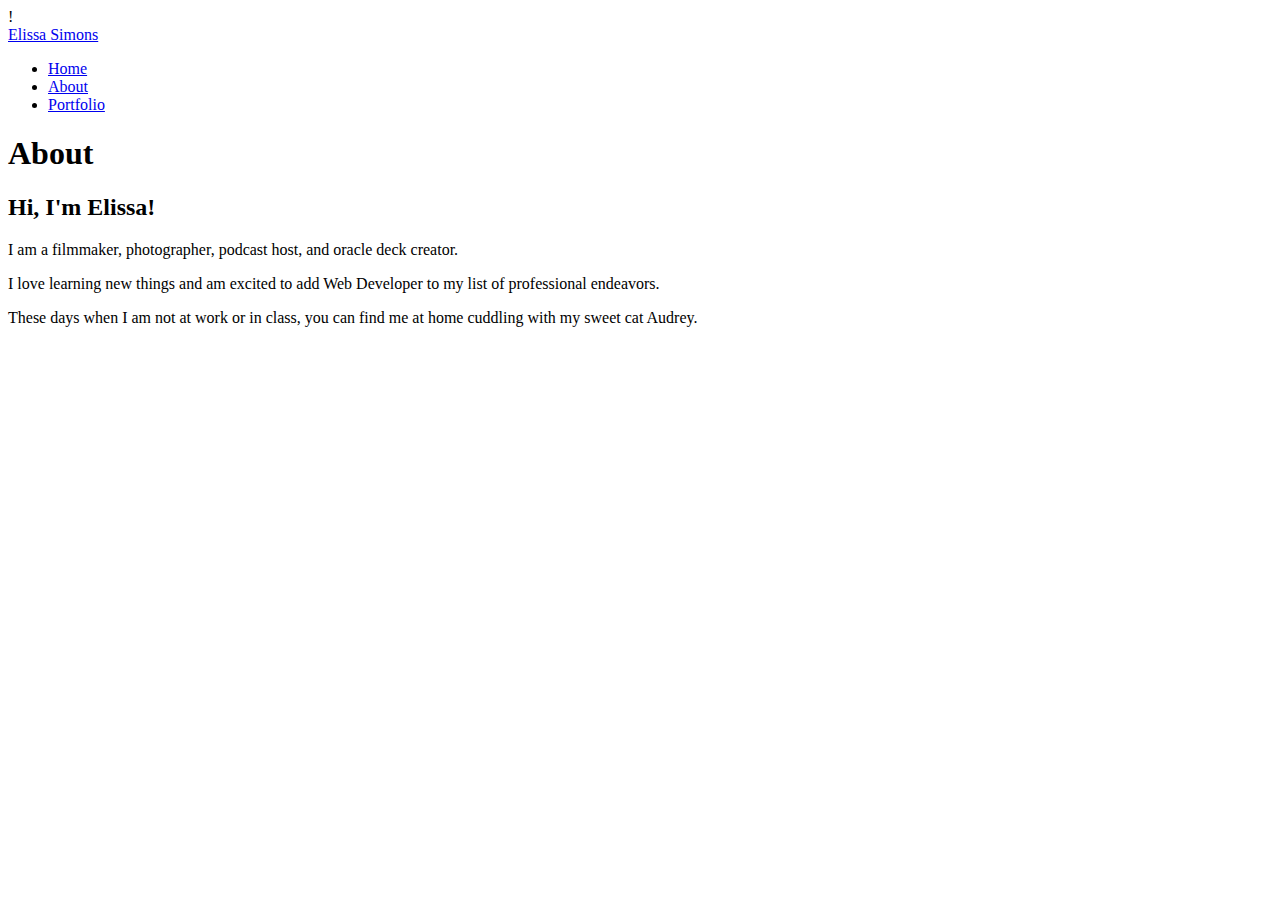
==== about.html @ c554f80e "Fix linking issue" ====
!<!doctype html>
<html lang="en">

<head>
    <meta charset="utf-8">
    <meta name="viewport" content="width=device-width, initial-scale=1.0">
    <meta name="description"
        content="A layout example with a side menu that hides on mobile, just like the Pure website.">
    <title>Portfolio</title>
    <link rel="stylesheet" href="/css/pure/pure-min.css">
    <link rel="stylesheet" href="/layouts/side-menu/styles.css">
    <link rel="stylesheet" href="./Assets/style.css">
</head>

<body>

    <div id="layout">
        <!-- Menu toggle -->
        <a href="#menu" id="menuLink" class="menu-link">
            <!-- Hamburger icon -->
            <span></span>
        </a>

        <div id="menu">
            <div class="pure-menu">
                <a class="pure-menu-heading" href="./index.html">Elissa Simons</a>

                <ul class="pure-menu-list">
                    <li class="pure-menu-item"><a href="./index.html" class="pure-menu-link">Home</a></li>
                    <li class="pure-menu-item"><a href="./about.html" class="pure-menu-link">About</a></li>

                    <li class="pure-menu-item menu-item-divided pure-menu-selected">
                        <a href="./portfolio.html" class="pure-menu-link">Portfolio</a>
                    </li>
                </ul>
            </div>
        </div>

        <div id="main">
            <div class="header">
                <h1>About</h1>
            </div>

            <div class="content">
                <h2 class="content-subhead">Hi, I'm Elissa!</h2>
                <p>
                    I am a filmmaker, photographer, podcast host, and oracle deck creator.
                </p>
                <p>
                    I love learning new things and am excited to add Web Developer to my list of professional endeavors.
                </p>
                <p>
                    These days when I am not at work or in class, you can find me at home cuddling with my sweet cat Audrey.
                </p>
            </div>
        </div>
    </div>

    <script src="Assets/script.js"></script>

</body>

</html>
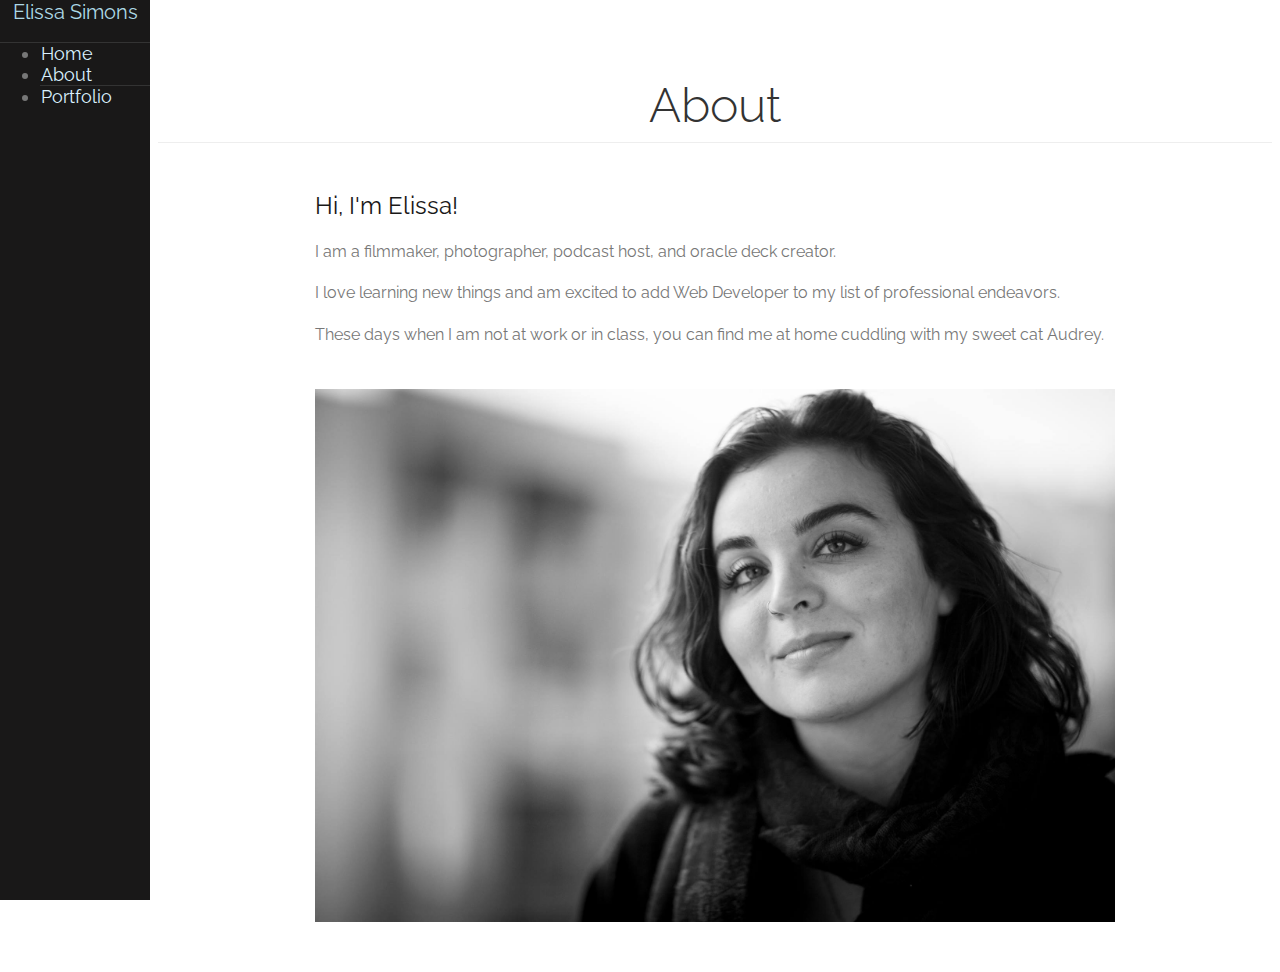
==== commit c427e5d2: "Make images responsive" ====
--- a/about.html
+++ b/about.html
@@ -6,10 +6,11 @@
     <meta name="viewport" content="width=device-width, initial-scale=1.0">
     <meta name="description"
         content="A layout example with a side menu that hides on mobile, just like the Pure website.">
-    <title>Portfolio</title>
+    <title>About</title>
     <link rel="stylesheet" href="/css/pure/pure-min.css">
     <link rel="stylesheet" href="/layouts/side-menu/styles.css">
     <link rel="stylesheet" href="./Assets/style.css">
+    <link href="https://fonts.googleapis.com/css2?family=Raleway:ital,wght@0,300;0,500;1,300&display=swap" rel="stylesheet">
 </head>
 
 <body>
@@ -42,7 +43,7 @@
             </div>
 
             <div class="content">
-                <h2 class="content-subhead">Hi, I'm Elissa!</h2>
+                <h2 class="content-subhead"><b>Hi, I'm Elissa!</b></h2>
                 <p>
                     I am a filmmaker, photographer, podcast host, and oracle deck creator.
                 </p>
@@ -52,6 +53,8 @@
                 <p>
                     These days when I am not at work or in class, you can find me at home cuddling with my sweet cat Audrey.
                 </p>
+                <br>
+                <img src="./Assets/elle.jpg" alt="workday planner webpage" class="about-img">
             </div>
         </div>
     </div>
--- a/Assets/style.css
+++ b/Assets/style.css
@@ -0,0 +1,266 @@
+body {
+    color: #777;
+    font-family: 'Raleway', sans-serif;
+}
+
+.pure-img-responsive {
+    max-width: 100%;
+    height: auto;
+}
+
+/*
+Add transition to containers so they can push in and out.
+*/
+#layout,
+#menu,
+.menu-link {
+    -webkit-transition: all 0.2s ease-out;
+    -moz-transition: all 0.2s ease-out;
+    -ms-transition: all 0.2s ease-out;
+    -o-transition: all 0.2s ease-out;
+    transition: all 0.2s ease-out;
+}
+
+/*
+This is the parent `<div>` that contains the menu and the content area.
+*/
+#layout {
+    position: relative;
+    left: 0;
+    padding-left: 0;
+}
+
+#layout.active #menu {
+    left: 150px;
+    width: 150px;
+}
+
+#layout.active .menu-link {
+    left: 150px;
+}
+
+/*
+The content `<div>` is where all your content goes.
+*/
+.content {
+    margin: 0 auto;
+    padding: 0 2em;
+    max-width: 800px;
+    margin-bottom: 50px;
+    line-height: 1.6em;
+}
+
+.header {
+    margin: 0;
+    color: #333;
+    text-align: center;
+    padding: 2.5em 2em 0;
+    border-bottom: 1px solid #eee;
+}
+
+.header h1 {
+    margin: 0.2em 0;
+    font-size: 3em;
+    font-weight: 300;
+}
+
+.header h2 {
+    font-weight: 300;
+    color: #ccc;
+    padding: 0;
+    margin-top: 0;
+}
+
+.content-subhead {
+    margin: 50px 0 20px 0;
+    font-weight: 300;
+    color: #191818;
+}
+
+
+
+/*
+The `#menu` `<div>` is the parent `<div>` that contains the `.pure-menu` that
+appears on the left side of the page.
+*/
+
+#menu {
+    margin-left: -150px;
+    /* "#menu" width */
+    width: 150px;
+    position: fixed;
+    top: 0;
+    left: 0;
+    bottom: 0;
+    z-index: 1000;
+    /* so the menu or its navicon stays above all content */
+    background: #191818;
+    font-size: 18px;
+    overflow-y: auto;
+}
+
+/*
+    All anchors inside the menu should be styled like this.
+    */
+#menu a {
+    color: rgb(217, 241, 255);
+    border: none;
+    padding: 0.6em 0 0.6em 0.6em;
+    text-decoration: none;
+    padding: 1px;
+}
+
+/*
+    Remove all background/borders, since we are applying them to #menu.
+    */
+#menu .pure-menu,
+#menu .pure-menu ul {
+    border: none;
+    background: transparent;
+}
+
+/*
+    Add that light border to separate items into groups.
+    */
+#menu .pure-menu ul,
+#menu .pure-menu .menu-item-divided {
+    border-top: 1px solid #333;
+}
+
+/*
+    This styles the menu heading.
+    */
+#menu .pure-menu-heading {
+    font-size: 110%;
+    color: lightblue;
+    margin: 0;
+    text-decoration: none;
+    padding-left: 13px;
+}
+
+/* -- Dynamic Button For Responsive Menu -------------------------------------*/
+
+/*
+The button to open/close the Menu is custom-made and not part of Pure. Here's
+how it works:
+*/
+
+/*
+`.menu-link` represents the responsive menu toggle that shows/hides on
+small screens.
+*/
+.menu-link {
+    position: fixed;
+    display: block;
+    /* show this only on small screens */
+    top: 0;
+    left: 0;
+    /* "#menu width" */
+    background: #000;
+    background: rgba(0, 0, 0, 0.7);
+    font-size: 10px;
+    /* change this value to increase/decrease button size */
+    z-index: 10;
+    width: 2em;
+    height: auto;
+    padding: 2.1em 1.6em;
+}
+
+.menu-link:hover,
+.menu-link:focus {
+    background: #000;
+}
+
+.menu-link span {
+    position: relative;
+    display: block;
+}
+
+.menu-link span,
+.menu-link span:before,
+.menu-link span:after {
+    background-color: #fff;
+    width: 100%;
+    height: 0.2em;
+}
+
+.menu-link span:before,
+.menu-link span:after {
+    position: absolute;
+    margin-top: -0.6em;
+    content: " ";
+}
+
+.menu-link span:after {
+    margin-top: 0.6em;
+}
+
+.portfolio-img {
+    width: 100%;
+    max-width: 500px;
+    height: auto;
+}
+
+.portfolio-title {
+    /*text-align: center; */
+    color: #191818;
+}
+
+.portfolio-text {
+    text-align: left;
+    margin-right: 10em;
+}
+
+.about-img {
+    width: 100%;
+    max-width: 800px;
+    height: auto;
+}
+
+/* -- Responsive Styles (Media Queries) ------------------------------------- */
+
+/*
+Hides the menu at `48em`, but modify this based on your app's needs.
+*/
+@media (min-width: 48em) {
+
+    .header,
+    .content {
+        padding-left: 2em;
+        padding-right: 2em;
+    }
+
+    #layout {
+        padding-left: 150px;
+        /* left col width "#menu" */
+        left: 0;
+    }
+
+    #menu {
+        left: 150px;
+    }
+
+    .menu-link {
+        position: fixed;
+        left: 150px;
+        display: none;
+    }
+
+    #layout.active .menu-link {
+        left: 150px;
+    }
+}
+
+@media (max-width: 48em) {
+
+    /* Only apply this when the window is small. Otherwise, the following
+    case results in extra padding on the left:
+        * Make the window small.
+        * Tap the menu to trigger the active state.
+        * Make the window large again.
+    */
+    #layout.active {
+        position: relative;
+        left: 150px;
+    }
+}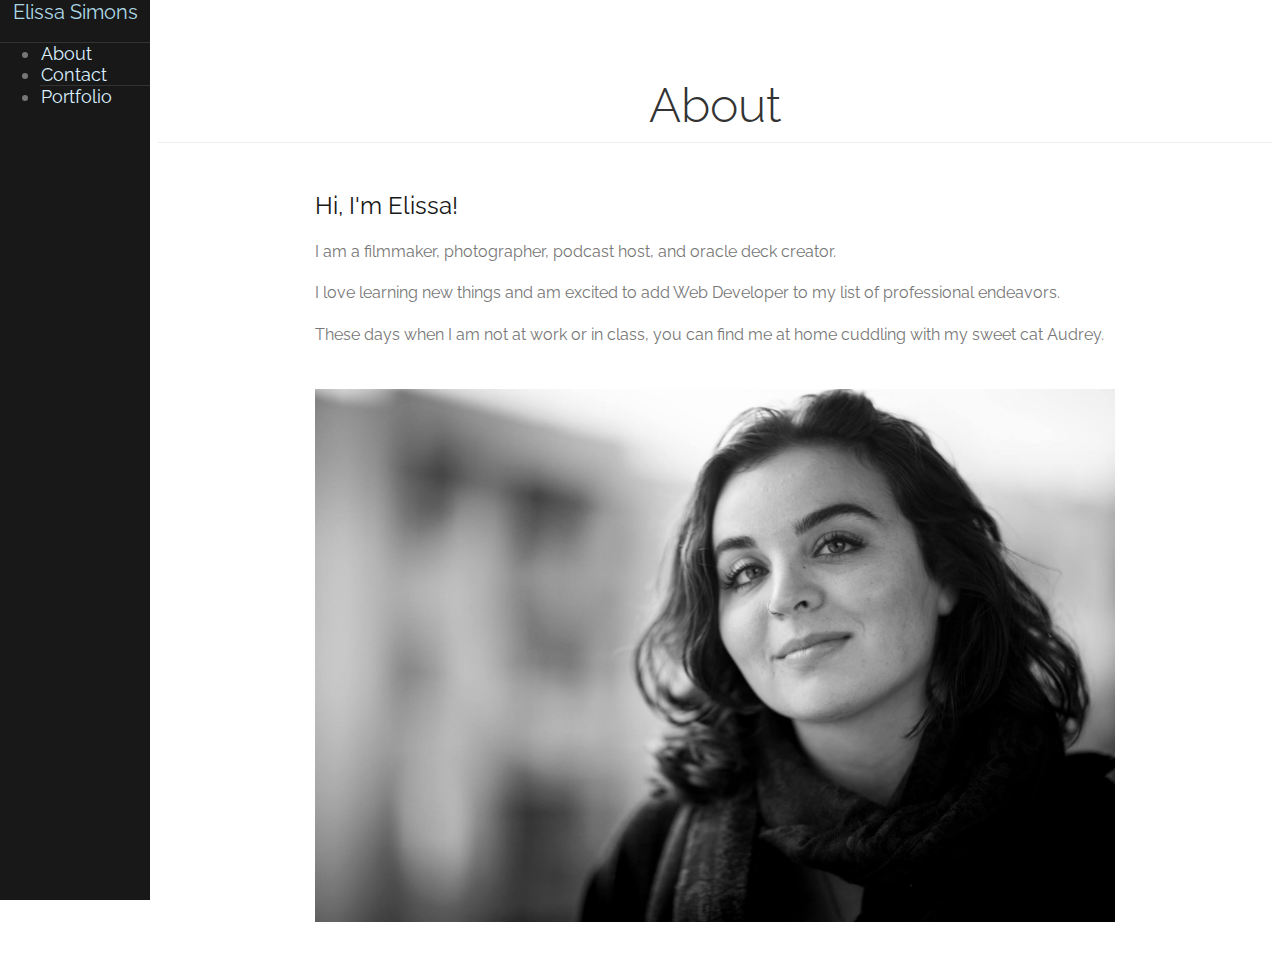
==== commit 98971692: "Add contact page and images" ====
--- a/about.html
+++ b/about.html
@@ -1,4 +1,5 @@
-!<!doctype html>
+!
+<!doctype html>
 <html lang="en">
 
 <head>
@@ -10,7 +11,8 @@
     <link rel="stylesheet" href="/css/pure/pure-min.css">
     <link rel="stylesheet" href="/layouts/side-menu/styles.css">
     <link rel="stylesheet" href="./Assets/style.css">
-    <link href="https://fonts.googleapis.com/css2?family=Raleway:ital,wght@0,300;0,500;1,300&display=swap" rel="stylesheet">
+    <link href="https://fonts.googleapis.com/css2?family=Raleway:ital,wght@0,300;0,500;1,300&display=swap"
+        rel="stylesheet">
 </head>
 
 <body>
@@ -27,9 +29,8 @@
                 <a class="pure-menu-heading" href="./index.html">Elissa Simons</a>
 
                 <ul class="pure-menu-list">
-                    <li class="pure-menu-item"><a href="./index.html" class="pure-menu-link">Home</a></li>
                     <li class="pure-menu-item"><a href="./about.html" class="pure-menu-link">About</a></li>
-
+                    <li class="pure-menu-item"><a href="./contact.html" class="pure-menu-link">Contact</a></li>
                     <li class="pure-menu-item menu-item-divided pure-menu-selected">
                         <a href="./portfolio.html" class="pure-menu-link">Portfolio</a>
                     </li>
@@ -51,10 +52,11 @@
                     I love learning new things and am excited to add Web Developer to my list of professional endeavors.
                 </p>
                 <p>
-                    These days when I am not at work or in class, you can find me at home cuddling with my sweet cat Audrey.
+                    These days when I am not at work or in class, you can find me at home cuddling with my sweet cat
+                    Audrey.
                 </p>
                 <br>
-                <img src="./Assets/elle.jpg" alt="workday planner webpage" class="about-img">
+                <img src="./Assets/elle.jpg" alt="Elissa professional img" class="about-img">
             </div>
         </div>
     </div>
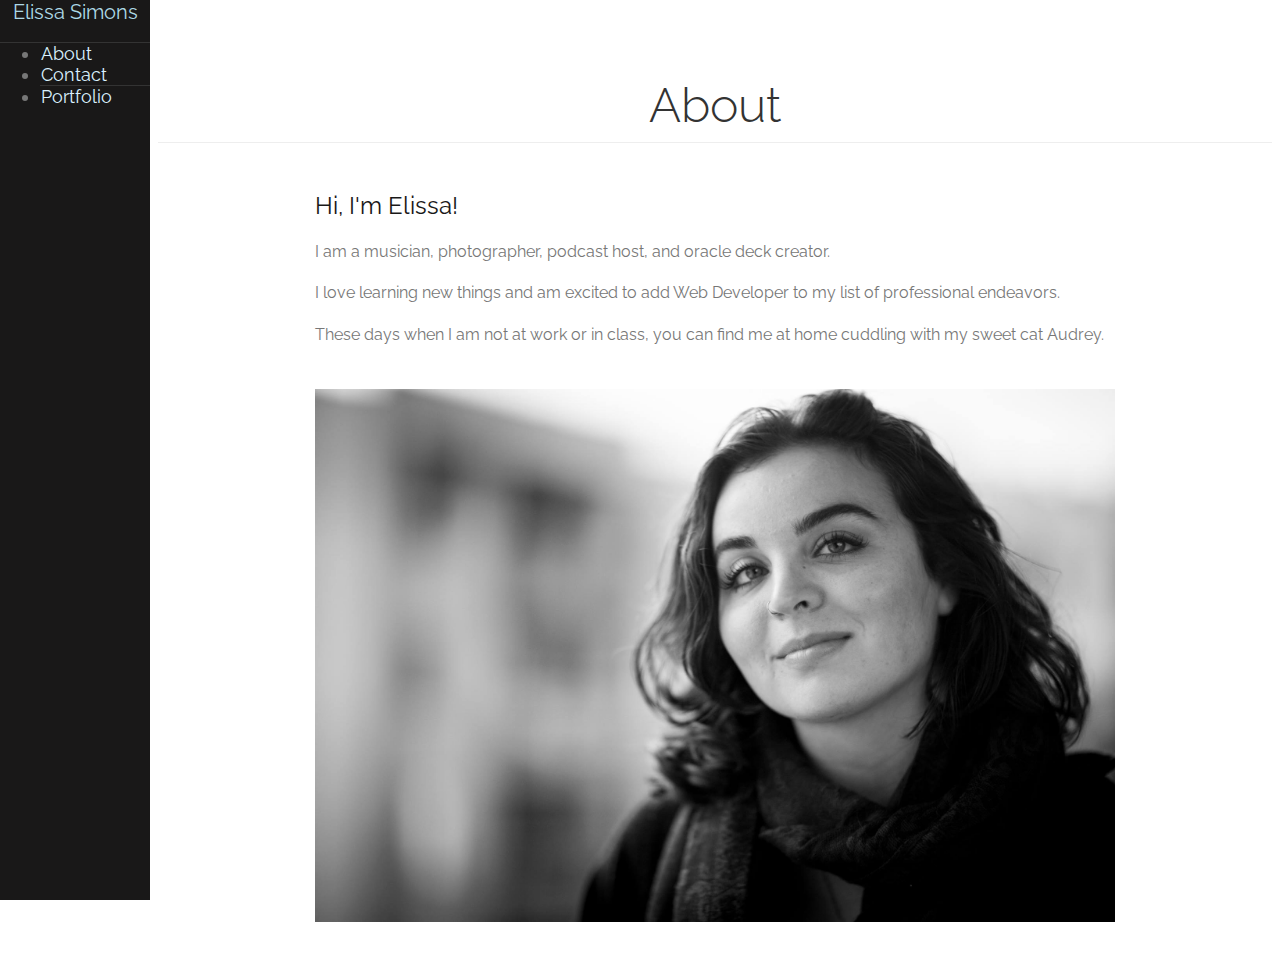
==== commit 8a388af9: "Add resume" ====
--- a/about.html
+++ b/about.html
@@ -46,7 +46,7 @@
             <div class="content">
                 <h2 class="content-subhead"><b>Hi, I'm Elissa!</b></h2>
                 <p>
-                    I am a filmmaker, photographer, podcast host, and oracle deck creator.
+                    I am a musician, photographer, podcast host, and oracle deck creator.
                 </p>
                 <p>
                     I love learning new things and am excited to add Web Developer to my list of professional endeavors.
--- a/Assets/style.css
+++ b/Assets/style.css
@@ -217,6 +217,13 @@
     height: auto;
 }
 
+iframe {
+    height: 500px;
+    width: 100%;
+    max-width: 800px;
+    max-height: 500px;
+}
+
 /* -- Responsive Styles (Media Queries) ------------------------------------- */
 
 /*
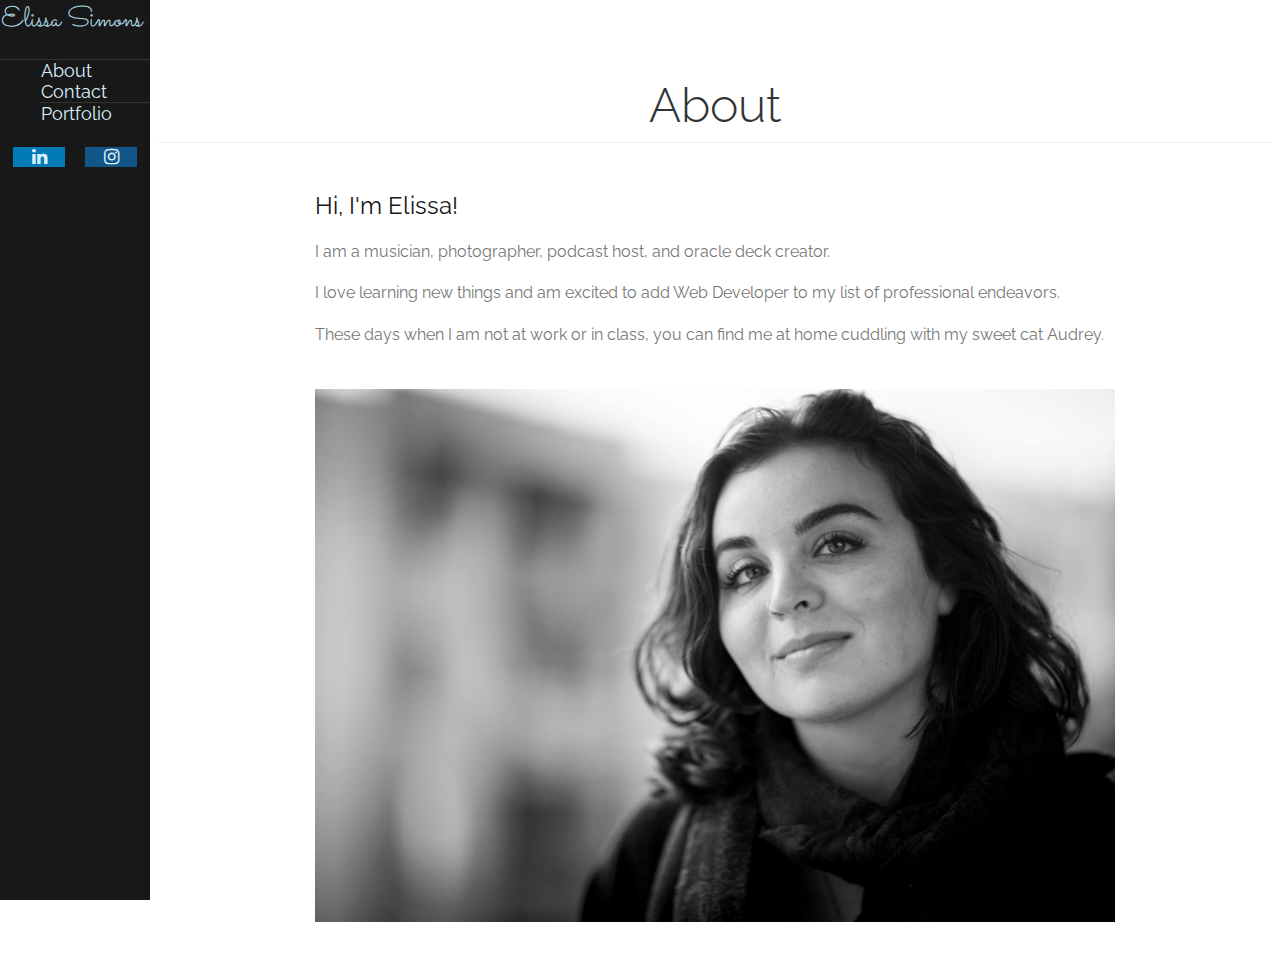
==== commit 572891a4: "Format and add styling" ====
--- a/about.html
+++ b/about.html
@@ -5,14 +5,15 @@
 <head>
     <meta charset="utf-8">
     <meta name="viewport" content="width=device-width, initial-scale=1.0">
-    <meta name="description"
-        content="A layout example with a side menu that hides on mobile, just like the Pure website.">
+    <meta name="description" content="Learn about Elissa.">
     <title>About</title>
     <link rel="stylesheet" href="/css/pure/pure-min.css">
     <link rel="stylesheet" href="/layouts/side-menu/styles.css">
     <link rel="stylesheet" href="./Assets/style.css">
+    <link href="https://fonts.googleapis.com/css2?family=Sacramento&display=swap" rel="stylesheet">
     <link href="https://fonts.googleapis.com/css2?family=Raleway:ital,wght@0,300;0,500;1,300&display=swap"
         rel="stylesheet">
+    <link rel="stylesheet" href="https://cdnjs.cloudflare.com/ajax/libs/font-awesome/4.7.0/css/font-awesome.min.css">
 </head>
 
 <body>
@@ -35,6 +36,8 @@
                         <a href="./portfolio.html" class="pure-menu-link">Portfolio</a>
                     </li>
                 </ul>
+                <a href="https://www.linkedin.com/in/elissa-simons-a0963274/" class="fa fa-linkedin"></a>
+                <a href="https://www.instagram.com/elissasimons/" class="fa fa-instagram"></a>
             </div>
         </div>
 
--- a/Assets/style.css
+++ b/Assets/style.css
@@ -1,6 +1,12 @@
 body {
     color: #777;
     font-family: 'Raleway', sans-serif;
+}
+
+li {
+    list-style-type: none;
+    text-align: left;
+    padding-right: 2em;
 }
 
 .pure-img-responsive {
@@ -131,11 +137,11 @@
     This styles the menu heading.
     */
 #menu .pure-menu-heading {
-    font-size: 110%;
+    font-size: 156%;
+    font-family: 'Sacramento', cursive;
     color: lightblue;
     margin: 0;
     text-decoration: none;
-    padding-left: 13px;
 }
 
 /* -- Dynamic Button For Responsive Menu -------------------------------------*/
@@ -224,6 +230,30 @@
     max-height: 500px;
 }
 
+.fa {
+    padding: 20px;
+    font-size: 30px;
+    width: 50px;
+    text-align: center;
+    text-decoration: none;
+    margin: 5px 2px;
+    margin-left: 13px;
+}
+
+.fa:hover {
+    opacity: 0.7;
+}
+
+.fa-instagram {
+    background: #125688;
+    color: white;
+}
+
+.fa-linkedin {
+    background: #007bb5;
+    color: white;
+}
+
 /* -- Responsive Styles (Media Queries) ------------------------------------- */
 
 /*
